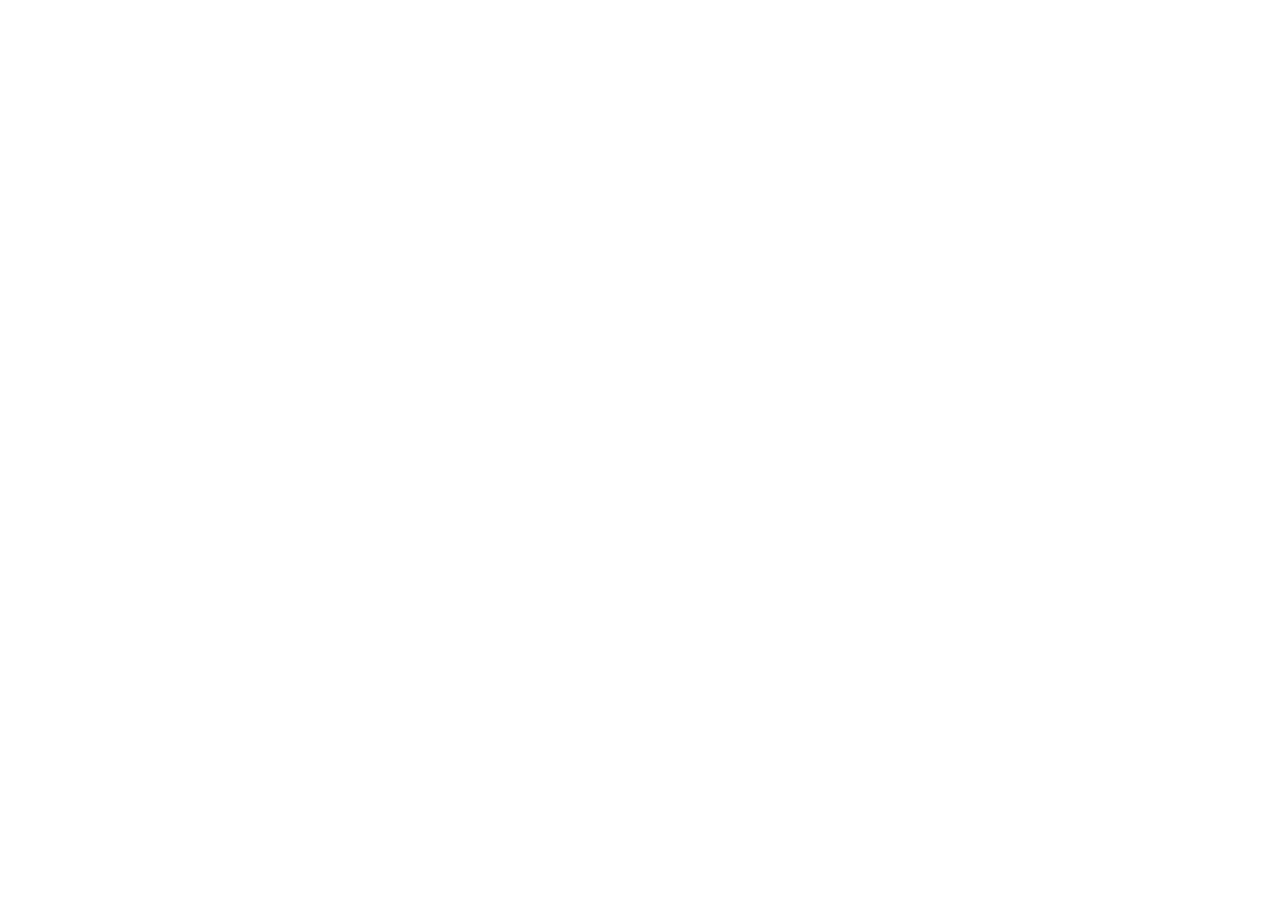
==== category.html @ cbadd394 "change" ====
<!DOCTYPE html>
<html lang="en">
<head>
    <meta charset="UTF-8">
    <meta name="viewport" content="width=device-width, initial-scale=1.0">
    <title>Document</title>
    <link rel="stylesheet" href="./jun-11/css/category.css">
</head>
<body>
    
</body>
</html>
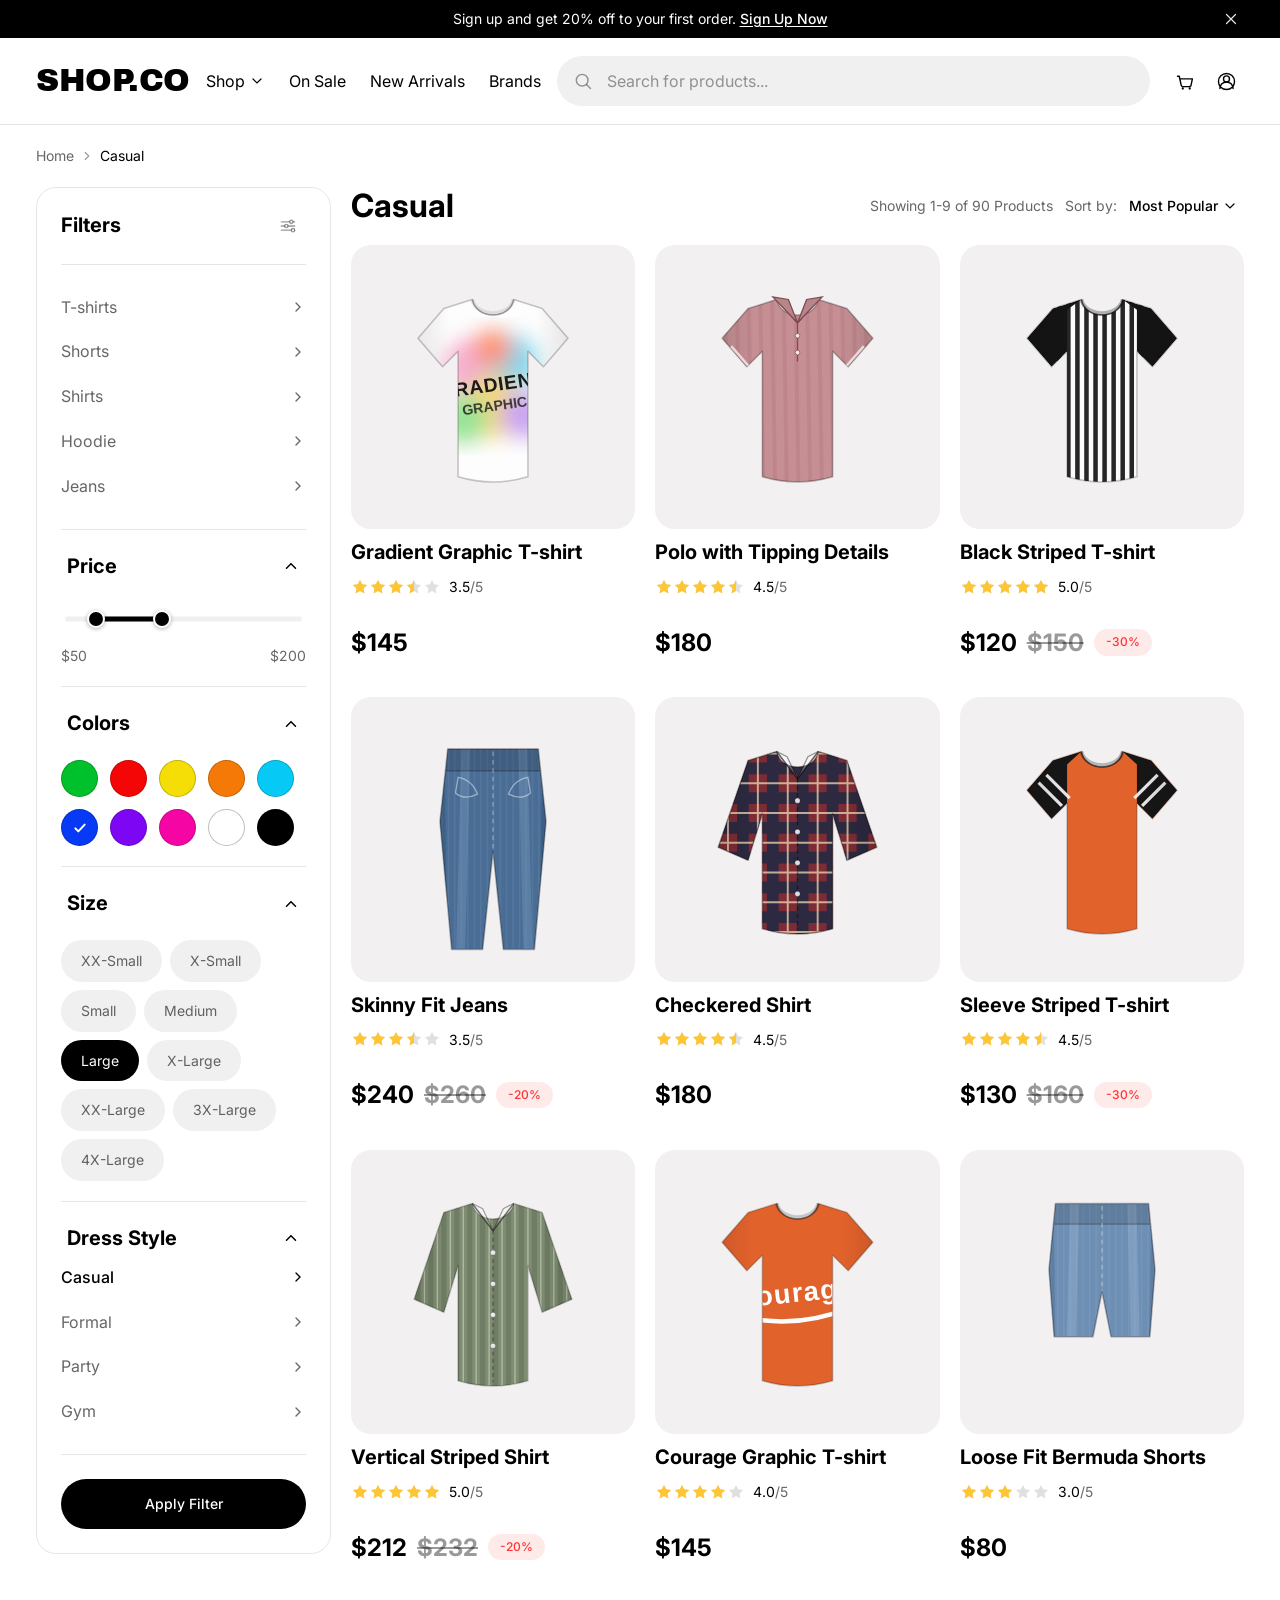
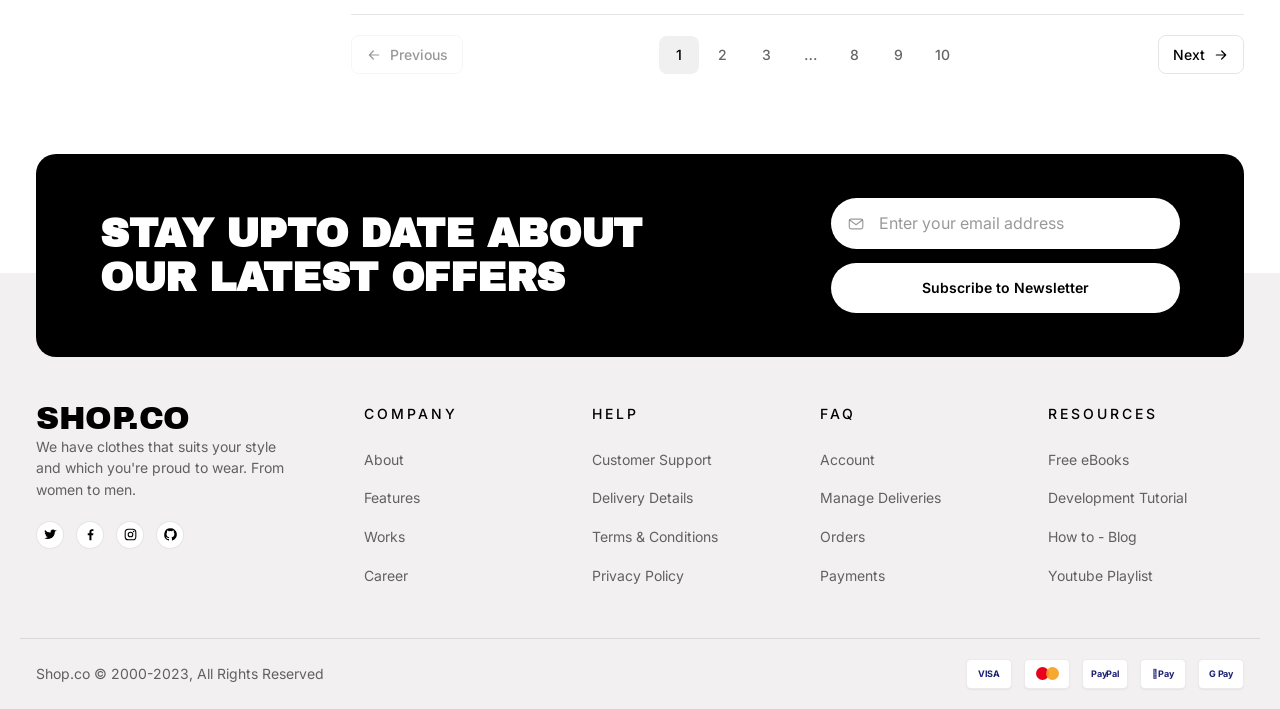
==== commit eaec6912: "закончил свою часть" ====
--- a/category.html
+++ b/category.html
@@ -1,12 +1,347 @@
 <!DOCTYPE html>
 <html lang="en">
 <head>
-    <meta charset="UTF-8">
-    <meta name="viewport" content="width=device-width, initial-scale=1.0">
-    <title>Document</title>
-    <link rel="stylesheet" href="./jun-11/css/category.css">
+  <meta charset="UTF-8">
+  <meta name="viewport" content="width=device-width, initial-scale=1.0">
+  <title>Casual — SHOP.CO</title>
+  <meta name="description" content="Browse casual clothing at SHOP.CO — t-shirts, shirts, jeans and shorts.">
+  <link rel="preconnect" href="https://fonts.googleapis.com">
+  <link rel="preconnect" href="https://fonts.gstatic.com" crossorigin>
+  <link href="https://fonts.googleapis.com/css2?family=Archivo+Black&family=Inter:wght@300;400;500;600;700&display=swap" rel="stylesheet">
+  <link rel="stylesheet" href="./css/category.css">
 </head>
 <body>
-    
+
+  <!-- ============ PROMO BANNER ============ -->
+  <div class="promo" id="promo">
+    <div class="container promo__inner">
+      <p class="promo__text">
+        Sign up and get 20% off to your first order.
+        <a href="#newsletter">Sign Up Now</a>
+      </p>
+      <button class="promo__close" id="promoClose" aria-label="Close banner">
+        <svg viewBox="0 0 24 24" width="18" height="18" aria-hidden="true">
+          <path d="M6 6l12 12M18 6L6 18" stroke="currentColor" stroke-width="1.6" stroke-linecap="round"/>
+        </svg>
+      </button>
+    </div>
+  </div>
+
+  <!-- ============ HEADER ============ -->
+  <header class="header">
+    <div class="container header__inner">
+      <button class="icon-btn header__burger" id="burger" aria-label="Open menu" aria-expanded="false">
+        <svg viewBox="0 0 24 24" width="22" height="22" aria-hidden="true">
+          <path d="M3 6h18M3 12h18M3 18h18" stroke="currentColor" stroke-width="1.8" stroke-linecap="round"/>
+        </svg>
+      </button>
+
+      <a href="./index.html" class="logo">SHOP.CO</a>
+
+      <nav class="nav" id="nav" aria-label="Main">
+        <ul class="nav__list">
+          <li class="nav__item has-drop">
+            <button class="nav__link" aria-expanded="false">
+              Shop
+              <svg viewBox="0 0 24 24" width="16" height="16" aria-hidden="true">
+                <path d="M6 9l6 6 6-6" stroke="currentColor" stroke-width="1.8" fill="none" stroke-linecap="round"/>
+              </svg>
+            </button>
+            <ul class="nav__drop">
+              <li><a href="#">Men's Clothing</a></li>
+              <li><a href="#">Women's Clothing</a></li>
+              <li><a href="#">Kids</a></li>
+              <li><a href="#">Accessories</a></li>
+            </ul>
+          </li>
+          <li class="nav__item"><a class="nav__link" href="#">On Sale</a></li>
+          <li class="nav__item"><a class="nav__link" href="#">New Arrivals</a></li>
+          <li class="nav__item"><a class="nav__link" href="#">Brands</a></li>
+        </ul>
+      </nav>
+
+      <form class="search" role="search" onsubmit="return false;">
+        <svg class="search__icon" viewBox="0 0 24 24" width="20" height="20" aria-hidden="true">
+          <circle cx="11" cy="11" r="7" stroke="currentColor" stroke-width="1.7" fill="none"/>
+          <path d="M16.5 16.5L21 21" stroke="currentColor" stroke-width="1.7" stroke-linecap="round"/>
+        </svg>
+        <input type="search" id="search" placeholder="Search for products..." aria-label="Search for products">
+      </form>
+
+      <div class="header__actions">
+        <button class="icon-btn header__search-toggle" id="searchToggle" aria-label="Search">
+          <svg viewBox="0 0 24 24" width="21" height="21" aria-hidden="true">
+            <circle cx="11" cy="11" r="7" stroke="currentColor" stroke-width="1.7" fill="none"/>
+            <path d="M16.5 16.5L21 21" stroke="currentColor" stroke-width="1.7" stroke-linecap="round"/>
+          </svg>
+        </button>
+        <a class="icon-btn cart-btn" href="./cart.html" aria-label="Cart">
+          <svg viewBox="0 0 24 24" width="21" height="21" aria-hidden="true">
+            <path d="M4 6h2l2.2 10.2a2 2 0 002 1.6h7.3a2 2 0 002-1.55L21 9H7"
+                  stroke="currentColor" stroke-width="1.6" fill="none" stroke-linecap="round" stroke-linejoin="round"/>
+            <circle cx="10" cy="20" r="1.3" fill="currentColor"/>
+            <circle cx="18" cy="20" r="1.3" fill="currentColor"/>
+          </svg>
+          <span class="cart-btn__count" id="cartCount">0</span>
+        </a>
+        <a class="icon-btn" href="#" aria-label="Account">
+          <svg viewBox="0 0 24 24" width="21" height="21" aria-hidden="true">
+            <circle cx="12" cy="9" r="3.4" stroke="currentColor" stroke-width="1.6" fill="none"/>
+            <path d="M4.5 20a7.5 7.5 0 0115 0" stroke="currentColor" stroke-width="1.6" fill="none" stroke-linecap="round"/>
+            <circle cx="12" cy="12" r="9.2" stroke="currentColor" stroke-width="1.6" fill="none"/>
+          </svg>
+        </a>
+      </div>
+    </div>
+
+    <form class="search search--mobile" id="mobileSearch" role="search" onsubmit="return false;">
+      <svg class="search__icon" viewBox="0 0 24 24" width="20" height="20" aria-hidden="true">
+        <circle cx="11" cy="11" r="7" stroke="currentColor" stroke-width="1.7" fill="none"/>
+        <path d="M16.5 16.5L21 21" stroke="currentColor" stroke-width="1.7" stroke-linecap="round"/>
+      </svg>
+      <input type="search" placeholder="Search for products..." aria-label="Search for products">
+    </form>
+  </header>
+
+  <div class="overlay" id="overlay" hidden></div>
+
+  <!-- ============ MAIN ============ -->
+  <main class="container page">
+
+    <nav class="crumbs" aria-label="Breadcrumb">
+      <a href="./index.html">Home</a>
+      <svg viewBox="0 0 24 24" width="14" height="14" aria-hidden="true">
+        <path d="M9 6l6 6-6 6" stroke="currentColor" stroke-width="2" fill="none" stroke-linecap="round"/>
+      </svg>
+      <span aria-current="page">Casual</span>
+    </nav>
+
+    <div class="layout">
+
+      <!-- ---------- FILTERS ---------- -->
+      <aside class="filters" id="filters" aria-label="Filters">
+        <div class="filters__head">
+          <h2 class="filters__title">Filters</h2>
+          <button class="icon-btn filters__close" id="filtersClose" aria-label="Close filters">
+            <svg class="filters__glyph" viewBox="0 0 24 24" width="20" height="20" aria-hidden="true">
+              <path d="M4 7h10M18 7h2M4 12h4M12 12h8M4 17h12M20 17h0" stroke="currentColor" stroke-width="1.6" stroke-linecap="round"/>
+              <circle cx="16" cy="7" r="2" stroke="currentColor" stroke-width="1.6" fill="none"/>
+              <circle cx="10" cy="12" r="2" stroke="currentColor" stroke-width="1.6" fill="none"/>
+              <circle cx="18" cy="17" r="2" stroke="currentColor" stroke-width="1.6" fill="none"/>
+            </svg>
+            <svg class="filters__x" viewBox="0 0 24 24" width="20" height="20" aria-hidden="true">
+              <path d="M6 6l12 12M18 6L6 18" stroke="currentColor" stroke-width="1.7" stroke-linecap="round"/>
+            </svg>
+          </button>
+        </div>
+
+        <ul class="cat-list" id="catList">
+          <li><button type="button" data-cat="T-shirts">T-shirts <span class="chev"></span></button></li>
+          <li><button type="button" data-cat="Shorts">Shorts <span class="chev"></span></button></li>
+          <li><button type="button" data-cat="Shirts">Shirts <span class="chev"></span></button></li>
+          <li><button type="button" data-cat="Hoodie">Hoodie <span class="chev"></span></button></li>
+          <li><button type="button" data-cat="Jeans">Jeans <span class="chev"></span></button></li>
+        </ul>
+
+        <!-- Price -->
+        <section class="acc is-open" data-acc>
+          <button class="acc__head" type="button" aria-expanded="true">
+            <span>Price</span><span class="acc__chev"></span>
+          </button>
+          <div class="acc__body">
+            <div class="range" id="range">
+              <div class="range__track"><div class="range__fill" id="rangeFill"></div></div>
+              <input type="range" id="priceMin" min="0" max="500" step="5" value="50" aria-label="Minimum price">
+              <input type="range" id="priceMax" min="0" max="500" step="5" value="200" aria-label="Maximum price">
+            </div>
+            <div class="range__labels">
+              <span id="priceMinLabel">$50</span>
+              <span id="priceMaxLabel">$200</span>
+            </div>
+          </div>
+        </section>
+
+        <!-- Colors -->
+        <section class="acc is-open" data-acc>
+          <button class="acc__head" type="button" aria-expanded="true">
+            <span>Colors</span><span class="acc__chev"></span>
+          </button>
+          <div class="acc__body">
+            <div class="swatches" id="swatches">
+              <button type="button" class="swatch" style="--c:#00C12B" data-color="green" aria-label="Green"></button>
+              <button type="button" class="swatch" style="--c:#F50606" data-color="red" aria-label="Red"></button>
+              <button type="button" class="swatch" style="--c:#F5DD06" data-color="yellow" aria-label="Yellow"></button>
+              <button type="button" class="swatch" style="--c:#F57906" data-color="orange" aria-label="Orange"></button>
+              <button type="button" class="swatch" style="--c:#06CAF5" data-color="cyan" aria-label="Cyan"></button>
+              <button type="button" class="swatch is-active" style="--c:#063AF5" data-color="blue" aria-label="Blue"></button>
+              <button type="button" class="swatch" style="--c:#7D06F5" data-color="purple" aria-label="Purple"></button>
+              <button type="button" class="swatch" style="--c:#F506A4" data-color="pink" aria-label="Pink"></button>
+              <button type="button" class="swatch swatch--light" style="--c:#FFFFFF" data-color="white" aria-label="White"></button>
+              <button type="button" class="swatch" style="--c:#000000" data-color="black" aria-label="Black"></button>
+            </div>
+          </div>
+        </section>
+
+        <!-- Size -->
+        <section class="acc is-open" data-acc>
+          <button class="acc__head" type="button" aria-expanded="true">
+            <span>Size</span><span class="acc__chev"></span>
+          </button>
+          <div class="acc__body">
+            <div class="sizes" id="sizes">
+              <button type="button" class="pill">XX-Small</button>
+              <button type="button" class="pill">X-Small</button>
+              <button type="button" class="pill">Small</button>
+              <button type="button" class="pill">Medium</button>
+              <button type="button" class="pill is-active">Large</button>
+              <button type="button" class="pill">X-Large</button>
+              <button type="button" class="pill">XX-Large</button>
+              <button type="button" class="pill">3X-Large</button>
+              <button type="button" class="pill">4X-Large</button>
+            </div>
+          </div>
+        </section>
+
+        <!-- Dress style -->
+        <section class="acc is-open" data-acc>
+          <button class="acc__head" type="button" aria-expanded="true">
+            <span>Dress Style</span><span class="acc__chev"></span>
+          </button>
+          <div class="acc__body">
+            <ul class="cat-list cat-list--flush" id="styleList">
+              <li><button type="button" class="is-active" data-style="Casual">Casual <span class="chev"></span></button></li>
+              <li><button type="button" data-style="Formal">Formal <span class="chev"></span></button></li>
+              <li><button type="button" data-style="Party">Party <span class="chev"></span></button></li>
+              <li><button type="button" data-style="Gym">Gym <span class="chev"></span></button></li>
+            </ul>
+          </div>
+        </section>
+
+        <button class="btn btn--block" id="applyFilter" type="button">Apply Filter</button>
+      </aside>
+
+      <!-- ---------- PRODUCTS ---------- -->
+      <section class="results">
+        <div class="results__head">
+          <h1 class="results__title" id="categoryTitle">Casual</h1>
+          <div class="results__meta">
+            <span class="results__count" id="resultsCount">Showing 1-9 of 90 Products</span>
+            <div class="sort">
+              <span class="sort__label">Sort by:</span>
+              <div class="select" id="sortSelect">
+                <button class="select__btn" type="button" aria-expanded="false" aria-haspopup="listbox">
+                  <span id="sortValue">Most Popular</span>
+                  <svg viewBox="0 0 24 24" width="16" height="16" aria-hidden="true">
+                    <path d="M6 9l6 6 6-6" stroke="currentColor" stroke-width="1.8" fill="none" stroke-linecap="round"/>
+                  </svg>
+                </button>
+                <ul class="select__menu" role="listbox">
+                  <li role="option" data-sort="popular" class="is-selected">Most Popular</li>
+                  <li role="option" data-sort="new">Newest</li>
+                  <li role="option" data-sort="low">Price: Low to High</li>
+                  <li role="option" data-sort="high">Price: High to Low</li>
+                  <li role="option" data-sort="rating">Best Rating</li>
+                </ul>
+              </div>
+            </div>
+            <button class="icon-btn results__filter-btn" id="filtersOpen" aria-label="Open filters">
+              <svg viewBox="0 0 24 24" width="20" height="20" aria-hidden="true">
+                <path d="M4 7h10M18 7h2M4 12h4M12 12h8M4 17h12" stroke="currentColor" stroke-width="1.6" stroke-linecap="round"/>
+                <circle cx="16" cy="7" r="2" stroke="currentColor" stroke-width="1.6" fill="none"/>
+                <circle cx="10" cy="12" r="2" stroke="currentColor" stroke-width="1.6" fill="none"/>
+                <circle cx="18" cy="17" r="2" stroke="currentColor" stroke-width="1.6" fill="none"/>
+              </svg>
+            </button>
+          </div>
+        </div>
+
+        <div class="grid" id="grid"><!-- products injected by category.js --></div>
+
+        <p class="empty" id="empty" hidden>No products match your filters. Try widening the price range.</p>
+
+        <nav class="pager" id="pager" aria-label="Pagination"></nav>
+      </section>
+    </div>
+  </main>
+
+  <!-- ============ NEWSLETTER ============ -->
+  <section class="newsletter" id="newsletter">
+    <div class="container">
+      <div class="newsletter__box">
+        <h2 class="newsletter__title">Stay upto date about<br>our latest offers</h2>
+        <form class="newsletter__form" id="newsletterForm" novalidate>
+          <label class="field">
+            <svg viewBox="0 0 24 24" width="20" height="20" aria-hidden="true">
+              <rect x="3" y="5.5" width="18" height="13" rx="2.5" stroke="currentColor" stroke-width="1.5" fill="none"/>
+              <path d="M4 7l8 6 8-6" stroke="currentColor" stroke-width="1.5" fill="none" stroke-linecap="round"/>
+            </svg>
+            <input type="email" id="newsletterEmail" placeholder="Enter your email address" aria-label="Email address" required>
+          </label>
+          <button class="btn btn--white" type="submit">Subscribe to Newsletter</button>
+          <p class="newsletter__msg" id="newsletterMsg" role="status"></p>
+        </form>
+      </div>
+    </div>
+  </section>
+
+  <!-- ============ FOOTER ============ -->
+  <footer class="footer">
+    <div class="container footer__inner">
+      <div class="footer__brand">
+        <a href="./index.html" class="logo">SHOP.CO</a>
+        <p class="footer__about">We have clothes that suits your style and which you're proud to wear. From women to men.</p>
+        <div class="socials">
+          <a href="#" aria-label="Twitter">
+            <svg viewBox="0 0 24 24" width="15" height="15" aria-hidden="true"><path fill="currentColor" d="M22 5.9c-.7.3-1.5.5-2.3.6.8-.5 1.4-1.3 1.7-2.2-.8.5-1.6.8-2.5 1a3.9 3.9 0 00-6.7 3.5A11 11 0 013.2 4.6a3.9 3.9 0 001.2 5.2c-.6 0-1.2-.2-1.7-.5a3.9 3.9 0 003.1 3.8c-.5.2-1.1.2-1.7.1a3.9 3.9 0 003.6 2.7A7.8 7.8 0 012 17.5a11 11 0 005.9 1.7c7.1 0 11.1-6 11.1-11.2v-.5c.8-.6 1.4-1.3 2-2.1z"/></svg>
+          </a>
+          <a href="#" class="socials__fb" aria-label="Facebook">
+            <svg viewBox="0 0 24 24" width="15" height="15" aria-hidden="true"><path fill="currentColor" d="M13.5 21v-8h2.7l.4-3.1h-3.1V7.9c0-.9.25-1.5 1.55-1.5h1.65V3.6c-.3 0-1.3-.1-2.4-.1-2.4 0-4 1.45-4 4.1v2.3H7.6V13h2.7v8h3.2z"/></svg>
+          </a>
+          <a href="#" aria-label="Instagram">
+            <svg viewBox="0 0 24 24" width="15" height="15" aria-hidden="true">
+              <rect x="3.5" y="3.5" width="17" height="17" rx="5" stroke="currentColor" stroke-width="1.7" fill="none"/>
+              <circle cx="12" cy="12" r="3.7" stroke="currentColor" stroke-width="1.7" fill="none"/>
+              <circle cx="17" cy="7" r="1.2" fill="currentColor"/>
+            </svg>
+          </a>
+          <a href="#" aria-label="GitHub">
+            <svg viewBox="0 0 24 24" width="15" height="15" aria-hidden="true"><path fill="currentColor" d="M12 2a10 10 0 00-3.2 19.5c.5.1.7-.2.7-.5v-1.8c-2.8.6-3.4-1.3-3.4-1.3-.5-1.2-1.1-1.5-1.1-1.5-.9-.6.1-.6.1-.6 1 .1 1.5 1 1.5 1 .9 1.5 2.3 1.1 2.9.8.1-.7.4-1.1.7-1.4-2.2-.3-4.6-1.1-4.6-5 0-1.1.4-2 1-2.7-.1-.3-.4-1.3.1-2.7 0 0 .8-.3 2.7 1a9.4 9.4 0 015 0c1.9-1.3 2.7-1 2.7-1 .5 1.4.2 2.4.1 2.7.6.7 1 1.6 1 2.7 0 3.9-2.4 4.7-4.6 5 .4.3.7 1 .7 2v2.9c0 .3.2.6.7.5A10 10 0 0012 2z"/></svg>
+          </a>
+        </div>
+      </div>
+
+      <div class="footer__cols">
+        <div class="footer__col">
+          <h3>Company</h3>
+          <ul><li><a href="#">About</a></li><li><a href="#">Features</a></li><li><a href="#">Works</a></li><li><a href="#">Career</a></li></ul>
+        </div>
+        <div class="footer__col">
+          <h3>Help</h3>
+          <ul><li><a href="#">Customer Support</a></li><li><a href="#">Delivery Details</a></li><li><a href="#">Terms &amp; Conditions</a></li><li><a href="#">Privacy Policy</a></li></ul>
+        </div>
+        <div class="footer__col">
+          <h3>FAQ</h3>
+          <ul><li><a href="#">Account</a></li><li><a href="#">Manage Deliveries</a></li><li><a href="#">Orders</a></li><li><a href="#">Payments</a></li></ul>
+        </div>
+        <div class="footer__col">
+          <h3>Resources</h3>
+          <ul><li><a href="#">Free eBooks</a></li><li><a href="#">Development Tutorial</a></li><li><a href="#">How to - Blog</a></li><li><a href="#">Youtube Playlist</a></li></ul>
+        </div>
+      </div>
+    </div>
+
+    <div class="container footer__bottom">
+      <p>Shop.co © 2000-2023, All Rights Reserved</p>
+      <div class="pay">
+        <span class="pay__card">VISA</span>
+        <span class="pay__card pay__card--mc"><i></i><i></i></span>
+        <span class="pay__card">PayPal</span>
+        <span class="pay__card">&#63743;Pay</span>
+        <span class="pay__card">G Pay</span>
+      </div>
+    </div>
+  </footer>
+
+  <script src="./js/category.js"></script>
 </body>
-</html>+</html>
--- a/css/category.css
+++ b/css/category.css
@@ -0,0 +1,594 @@
+/* =========================================================
+   SHOP.CO — Category page
+   ========================================================= */
+
+:root{
+  --black:#000000;
+  --white:#ffffff;
+  --grey:#f0f0f0;
+  --grey-2:#f2f0f1;
+  --line:rgba(0,0,0,.1);
+  --muted:rgba(0,0,0,.6);
+  --muted-2:rgba(0,0,0,.4);
+  --sale:#ff3333;
+  --sale-bg:rgba(255,51,51,.1);
+  --star:#ffc633;
+  --radius:20px;
+  --container:1240px;
+  --font:"Inter",-apple-system,BlinkMacSystemFont,"Segoe UI",Roboto,Helvetica,Arial,sans-serif;
+  --display:"Archivo Black","Arial Black",Impact,var(--font);
+}
+
+*,*::before,*::after{box-sizing:border-box}
+
+html{-webkit-text-size-adjust:100%}
+
+body{
+  margin:0;
+  font-family:var(--font);
+  font-size:16px;
+  line-height:1.55;
+  color:var(--black);
+  background:var(--white);
+  -webkit-font-smoothing:antialiased;
+}
+
+img,svg{display:block;max-width:100%}
+a{color:inherit;text-decoration:none}
+ul{list-style:none;margin:0;padding:0}
+button,input{font:inherit;color:inherit}
+button{background:none;border:0;cursor:pointer}
+
+.container{width:100%;max-width:var(--container);margin:0 auto;padding:0 16px}
+
+:focus-visible{outline:2px solid var(--black);outline-offset:2px;border-radius:4px}
+
+.logo{
+  font-family:var(--display);
+  font-size:32px;
+  letter-spacing:-.5px;
+  line-height:1;
+  text-transform:uppercase;
+  white-space:nowrap;
+}
+
+.icon-btn{
+  display:inline-flex;
+  align-items:center;
+  justify-content:center;
+  width:36px;height:36px;
+  border-radius:50%;
+  color:var(--black);
+  transition:background .2s;
+}
+.icon-btn:hover{background:var(--grey)}
+
+.btn{
+  display:inline-flex;
+  align-items:center;
+  justify-content:center;
+  gap:8px;
+  padding:14px 28px;
+  border-radius:62px;
+  background:var(--black);
+  color:var(--white);
+  font-size:14px;
+  font-weight:500;
+  transition:opacity .2s,transform .2s;
+}
+.btn:hover{opacity:.85}
+.btn:active{transform:scale(.985)}
+.btn--block{width:100%}
+.btn--white{background:var(--white);color:var(--black);font-weight:600}
+
+/* ============ PROMO BANNER ============ */
+.promo{background:var(--black);color:var(--white);font-size:14px}
+.promo.is-hidden{display:none}
+.promo__inner{
+  position:relative;
+  display:flex;
+  align-items:center;
+  justify-content:center;
+  min-height:38px;
+  padding-block:8px;
+}
+.promo__text{margin:0;text-align:center}
+.promo__text a{font-weight:500;text-decoration:underline;text-underline-offset:2px}
+.promo__close{
+  position:absolute;right:16px;top:50%;transform:translateY(-50%);
+  color:var(--white);opacity:.9;padding:4px;
+}
+.promo__close:hover{opacity:1}
+
+/* ============ HEADER ============ */
+.header{border-bottom:1px solid var(--line)}
+.header__inner{
+  display:flex;
+  align-items:center;
+  gap:16px;
+  min-height:86px;
+}
+.header__burger{display:none;margin-left:-8px}
+
+.nav__list{display:flex;align-items:center;gap:24px}
+.nav__item{position:relative}
+.nav__link{
+  display:inline-flex;align-items:center;gap:4px;
+  padding:6px 0;font-size:16px;color:var(--black);
+}
+.nav__link:hover{opacity:.7}
+.has-drop .nav__link svg{transition:transform .25s}
+.has-drop.is-open .nav__link svg{transform:rotate(180deg)}
+.nav__drop{
+  position:absolute;top:calc(100% + 12px);left:-16px;z-index:40;
+  min-width:210px;padding:10px;
+  background:var(--white);
+  border:1px solid var(--line);
+  border-radius:16px;
+  box-shadow:0 18px 40px rgba(0,0,0,.12);
+  opacity:0;visibility:hidden;transform:translateY(-6px);
+  transition:.2s;
+}
+.has-drop.is-open .nav__drop{opacity:1;visibility:visible;transform:none}
+.nav__drop a{display:block;padding:9px 12px;border-radius:10px;font-size:15px;color:var(--muted)}
+.nav__drop a:hover{background:var(--grey);color:var(--black)}
+
+.search{
+  flex:1;
+  display:flex;align-items:center;gap:12px;
+  min-width:0;
+  padding:12px 16px;
+  background:var(--grey);
+  border-radius:62px;
+}
+.search__icon{flex:none;color:var(--muted-2)}
+.search input{
+  width:100%;min-width:0;border:0;background:none;outline:none;font-size:16px;
+}
+.search input::placeholder{color:var(--muted-2)}
+.search input::-webkit-search-cancel-button{-webkit-appearance:none}
+.search--mobile{display:none}
+
+.header__actions{display:flex;align-items:center;gap:6px;margin-left:auto}
+.header__search-toggle{display:none}
+.cart-btn{position:relative}
+.cart-btn__count{
+  position:absolute;top:0;right:0;
+  min-width:17px;height:17px;padding:0 4px;
+  display:none;align-items:center;justify-content:center;
+  border-radius:9px;background:var(--black);color:var(--white);
+  font-size:10px;font-weight:600;line-height:1;
+}
+.cart-btn.has-items .cart-btn__count{display:flex}
+
+/* ============ PAGE / LAYOUT ============ */
+.page{padding-bottom:64px}
+
+.crumbs{
+  display:flex;align-items:center;gap:6px;
+  padding:20px 0 20px;
+  font-size:14px;color:var(--muted);
+}
+.crumbs a:hover{color:var(--black)}
+.crumbs svg{flex:none;color:var(--muted-2)}
+.crumbs span{color:var(--black)}
+
+.layout{display:grid;grid-template-columns:295px 1fr;gap:20px;align-items:start}
+
+/* ============ FILTERS ============ */
+.filters{
+  padding:20px 24px 24px;
+  border:1px solid var(--line);
+  border-radius:var(--radius);
+}
+.filters__head{
+  display:flex;align-items:center;justify-content:space-between;
+  padding-bottom:20px;border-bottom:1px solid var(--line);
+}
+.filters__title{margin:0;font-size:20px;font-weight:700}
+.filters__close{color:var(--muted-2);cursor:default}
+.filters__x{display:none}
+
+.cat-list{padding:20px 0;border-bottom:1px solid var(--line)}
+.cat-list--flush{padding:0;border-bottom:0}
+.cat-list button{
+  display:flex;align-items:center;justify-content:space-between;
+  width:100%;padding:10px 0;
+  font-size:16px;color:var(--muted);
+  transition:color .2s;
+}
+.cat-list button:hover{color:var(--black)}
+.cat-list button.is-active{color:var(--black);font-weight:500}
+.chev{
+  width:16px;height:16px;flex:none;
+  background:currentColor;
+  -webkit-mask:no-repeat center/16px url("data:image/svg+xml;utf8,<svg xmlns='http://www.w3.org/2000/svg' viewBox='0 0 24 24'><path d='M9 6l6 6-6 6' fill='none' stroke='black' stroke-width='2' stroke-linecap='round'/></svg>");
+  mask:no-repeat center/16px url("data:image/svg+xml;utf8,<svg xmlns='http://www.w3.org/2000/svg' viewBox='0 0 24 24'><path d='M9 6l6 6-6 6' fill='none' stroke='black' stroke-width='2' stroke-linecap='round'/></svg>");
+}
+
+/* accordion */
+.acc{border-bottom:1px solid var(--line);padding:20px 0}
+.acc__head{
+  display:flex;align-items:center;justify-content:space-between;
+  width:100%;font-size:20px;font-weight:700;
+}
+.acc__chev{
+  width:18px;height:18px;flex:none;background:currentColor;
+  transition:transform .25s;
+  -webkit-mask:no-repeat center/18px url("data:image/svg+xml;utf8,<svg xmlns='http://www.w3.org/2000/svg' viewBox='0 0 24 24'><path d='M6 9l6 6 6-6' fill='none' stroke='black' stroke-width='2' stroke-linecap='round'/></svg>");
+  mask:no-repeat center/18px url("data:image/svg+xml;utf8,<svg xmlns='http://www.w3.org/2000/svg' viewBox='0 0 24 24'><path d='M6 9l6 6 6-6' fill='none' stroke='black' stroke-width='2' stroke-linecap='round'/></svg>");
+}
+.acc.is-open .acc__chev{transform:rotate(180deg)}
+.acc__body{
+  overflow:hidden;
+  max-height:0;
+  transition:max-height .32s ease;
+}
+.acc.is-open .acc__body{max-height:720px}
+
+/* price range */
+.range{position:relative;height:24px;margin:24px 4px 0}
+.range__track{
+  position:absolute;top:50%;left:0;right:0;height:5px;
+  transform:translateY(-50%);
+  background:var(--grey);border-radius:5px;
+}
+.range__fill{position:absolute;top:0;bottom:0;background:var(--black);border-radius:5px}
+.range input[type=range]{
+  position:absolute;top:0;left:0;width:100%;height:24px;margin:0;
+  -webkit-appearance:none;appearance:none;background:none;pointer-events:none;
+}
+.range input[type=range]::-webkit-slider-thumb{
+  -webkit-appearance:none;pointer-events:auto;
+  width:18px;height:18px;border-radius:50%;
+  background:var(--black);border:2px solid var(--white);
+  box-shadow:0 1px 4px rgba(0,0,0,.3);cursor:grab;
+}
+.range input[type=range]::-moz-range-thumb{
+  pointer-events:auto;
+  width:16px;height:16px;border-radius:50%;
+  background:var(--black);border:2px solid var(--white);cursor:grab;
+}
+.range__labels{
+  display:flex;justify-content:space-between;
+  margin-top:14px;font-size:14px;color:var(--muted);
+}
+
+/* colors */
+.swatches{display:flex;flex-wrap:wrap;gap:12px;padding-top:20px}
+.swatch{
+  position:relative;
+  width:37px;height:37px;border-radius:50%;
+  background:var(--c);
+  border:1px solid rgba(0,0,0,.2);
+  transition:transform .15s;
+}
+.swatch:hover{transform:scale(1.06)}
+.swatch--light{border-color:rgba(0,0,0,.25)}
+.swatch.is-active::after{
+  content:"";position:absolute;inset:0;
+  background:no-repeat center/16px url("data:image/svg+xml;utf8,<svg xmlns='http://www.w3.org/2000/svg' viewBox='0 0 24 24'><path d='M5 12.5l4.5 4.5L19 7' fill='none' stroke='white' stroke-width='3' stroke-linecap='round' stroke-linejoin='round'/></svg>");
+}
+.swatch--light.is-active::after,
+.swatch[data-color="yellow"].is-active::after{
+  background-image:url("data:image/svg+xml;utf8,<svg xmlns='http://www.w3.org/2000/svg' viewBox='0 0 24 24'><path d='M5 12.5l4.5 4.5L19 7' fill='none' stroke='black' stroke-width='3' stroke-linecap='round' stroke-linejoin='round'/></svg>");
+}
+
+/* sizes */
+.sizes{display:flex;flex-wrap:wrap;gap:8px;padding-top:20px}
+.pill{
+  padding:10px 20px;border-radius:62px;
+  background:var(--grey);color:var(--muted);
+  font-size:14px;transition:.2s;
+}
+.pill:hover{background:#e6e6e6;color:var(--black)}
+.pill.is-active{background:var(--black);color:var(--white)}
+
+#applyFilter{margin-top:24px}
+
+/* ============ RESULTS ============ */
+.results{min-width:0}
+.results__head{
+  display:flex;align-items:center;justify-content:space-between;
+  flex-wrap:wrap;gap:12px;margin-bottom:20px;
+}
+.results__title{margin:0;font-size:32px;font-weight:700;line-height:1.2}
+.results__meta{display:flex;align-items:center;gap:12px;font-size:14px;color:var(--muted)}
+.results__filter-btn{display:none}
+
+.sort{display:flex;align-items:center;gap:6px}
+.select{position:relative}
+.select__btn{
+  display:inline-flex;align-items:center;gap:4px;
+  font-size:14px;font-weight:500;color:var(--black);
+}
+.select__btn svg{transition:transform .25s}
+.select.is-open .select__btn svg{transform:rotate(180deg)}
+.select__menu{
+  position:absolute;top:calc(100% + 10px);right:0;z-index:30;
+  min-width:190px;padding:8px;
+  background:var(--white);border:1px solid var(--line);border-radius:14px;
+  box-shadow:0 18px 40px rgba(0,0,0,.12);
+  opacity:0;visibility:hidden;transform:translateY(-6px);transition:.2s;
+}
+.select.is-open .select__menu{opacity:1;visibility:visible;transform:none}
+.select__menu li{padding:9px 12px;border-radius:10px;cursor:pointer;color:var(--muted);font-size:14px}
+.select__menu li:hover{background:var(--grey);color:var(--black)}
+.select__menu li.is-selected{color:var(--black);font-weight:600}
+
+/* ============ PRODUCT GRID ============ */
+.grid{display:grid;grid-template-columns:repeat(3,1fr);gap:20px}
+.grid[hidden]{display:none}
+
+.card{display:flex;flex-direction:column;gap:10px}
+.card__media{
+  position:relative;
+  display:grid;place-items:center;
+  aspect-ratio:1/1;
+  background:var(--grey-2);
+  border-radius:var(--radius);
+  overflow:hidden;
+}
+.card__media img{
+  width:82%;height:82%;object-fit:contain;
+  transition:transform .35s ease;
+}
+.card:hover .card__media img{transform:scale(1.05)}
+.card__fav{
+  position:absolute;top:10px;right:10px;
+  width:34px;height:34px;border-radius:50%;
+  display:grid;place-items:center;
+  background:rgba(255,255,255,.85);color:var(--black);
+  opacity:0;transform:translateY(-4px);transition:.2s;
+}
+.card:hover .card__fav,.card__fav:focus-visible{opacity:1;transform:none}
+.card__fav.is-active{opacity:1;transform:none;color:var(--sale)}
+.card__fav.is-active svg{fill:currentColor}
+
+.card__name{
+  margin:0;font-size:20px;font-weight:700;line-height:1.35;
+  display:-webkit-box;-webkit-line-clamp:1;-webkit-box-orient:vertical;overflow:hidden;
+}
+.card__name a:hover{opacity:.7}
+
+.rating{display:flex;align-items:center;gap:8px;font-size:14px;color:var(--black)}
+.rating__value{color:var(--muted)}
+.rating__value b{color:var(--black);font-weight:400}
+
+.stars{position:relative;display:inline-block;height:18px;line-height:0;flex:none}
+.stars__bg,.stars__fg{
+  display:block;height:18px;
+  background:repeat-x left center/18px 18px;
+}
+.stars__bg{
+  width:90px;
+  background-image:url("data:image/svg+xml;utf8,<svg xmlns='http://www.w3.org/2000/svg' viewBox='0 0 24 24'><path d='M12 2.5l2.9 5.9 6.6.95-4.8 4.65 1.15 6.5L12 17.4 6.15 20.5 7.3 14 2.5 9.35l6.6-.95z' fill='%23e0e0e0'/></svg>");
+}
+.stars__fg{
+  position:absolute;top:0;left:0;overflow:hidden;
+  background-image:url("data:image/svg+xml;utf8,<svg xmlns='http://www.w3.org/2000/svg' viewBox='0 0 24 24'><path d='M12 2.5l2.9 5.9 6.6.95-4.8 4.65 1.15 6.5L12 17.4 6.15 20.5 7.3 14 2.5 9.35l6.6-.95z' fill='%23ffc633'/></svg>");
+}
+.stars__fg i{display:block;width:90px;height:18px}
+
+.price{display:flex;align-items:center;gap:10px;flex-wrap:wrap}
+.price__now{font-size:24px;font-weight:700}
+.price__old{font-size:24px;font-weight:700;color:var(--muted-2);text-decoration:line-through}
+.price__off{
+  padding:4px 12px;border-radius:62px;
+  background:var(--sale-bg);color:var(--sale);
+  font-size:12px;font-weight:500;
+}
+
+.empty{
+  padding:60px 0;text-align:center;color:var(--muted);
+  border:1px dashed var(--line);border-radius:var(--radius);
+}
+
+/* ============ PAGINATION ============ */
+.pager{
+  display:flex;align-items:center;gap:8px;
+  margin-top:32px;padding-top:20px;
+  border-top:1px solid var(--line);
+}
+.pager__nav{
+  display:inline-flex;align-items:center;gap:8px;
+  padding:8px 14px;border-radius:8px;
+  border:1px solid var(--line);
+  font-size:14px;font-weight:500;
+  transition:background .2s;
+}
+.pager__nav:hover:not(:disabled){background:var(--grey)}
+.pager__nav:disabled{opacity:.4;cursor:not-allowed}
+.pager__nav--prev{margin-right:auto}
+.pager__nav--next{margin-left:auto}
+.pager__pages{display:flex;align-items:center;gap:4px}
+.pager__page{
+  min-width:40px;height:38px;padding:0 8px;border-radius:8px;
+  display:inline-flex;align-items:center;justify-content:center;
+  font-size:14px;font-weight:500;color:var(--muted);
+  transition:.2s;
+}
+.pager__page:hover{background:var(--grey);color:var(--black)}
+.pager__page.is-active{background:var(--grey);color:var(--black)}
+.pager__dots{
+  min-width:40px;text-align:center;color:var(--muted);user-select:none;
+}
+
+/* ============ NEWSLETTER ============ */
+.newsletter{position:relative;z-index:2;margin-top:16px}
+.newsletter__box{
+  display:flex;align-items:center;justify-content:space-between;gap:40px;
+  padding:44px 64px;
+  background:var(--black);color:var(--white);
+  border-radius:var(--radius);
+}
+.newsletter__title{
+  margin:0;max-width:551px;
+  font-family:var(--display);
+  font-size:40px;line-height:1.1;text-transform:uppercase;letter-spacing:-.3px;
+}
+.newsletter__form{position:relative;display:flex;flex-direction:column;gap:14px;width:349px;flex:none}
+.field{
+  display:flex;align-items:center;gap:12px;
+  padding:12px 16px;border-radius:62px;background:var(--white);color:var(--muted-2);
+}
+.field input{width:100%;min-width:0;border:0;background:none;outline:none;color:var(--black);font-size:16px}
+.field input::placeholder{color:var(--muted-2)}
+.newsletter__msg{
+  position:absolute;top:100%;left:16px;margin:6px 0 0;
+  font-size:13px;color:#8ee08a;min-height:1em;
+}
+.newsletter__msg.is-error{color:#ff8a8a}
+
+/* ============ FOOTER ============ */
+.footer{background:var(--grey-2);padding:130px 0 20px;margin-top:-84px}
+.footer__inner{
+  display:grid;grid-template-columns:minmax(220px,248px) 1fr;gap:40px 80px;
+  padding-bottom:50px;
+}
+.footer__brand .logo{margin-bottom:20px}
+.footer__about{margin:0 0 20px;font-size:14px;color:var(--muted);max-width:248px}
+.socials{display:flex;gap:12px}
+.socials a{
+  width:28px;height:28px;border-radius:50%;
+  display:grid;place-items:center;
+  background:var(--white);border:1px solid var(--line);
+  color:var(--black);transition:.2s;
+}
+.socials a:hover{background:var(--black);color:var(--white);border-color:var(--black)}
+
+.footer__cols{display:grid;grid-template-columns:repeat(4,1fr);gap:32px}
+.footer__col h3{
+  margin:0 0 22px;font-size:14px;font-weight:500;
+  letter-spacing:3px;text-transform:uppercase;
+}
+.footer__col li+li{margin-top:14px}
+.footer__col a{font-size:14px;color:var(--muted)}
+.footer__col a:hover{color:var(--black)}
+
+.footer__bottom{
+  display:flex;align-items:center;justify-content:space-between;gap:16px;
+  padding-top:20px;border-top:1px solid var(--line);
+  font-size:14px;color:var(--muted);
+}
+.footer__bottom p{margin:0}
+.pay{display:flex;gap:12px}
+.pay__card{
+  display:inline-flex;align-items:center;justify-content:center;gap:2px;
+  width:46px;height:30px;border-radius:5px;
+  background:var(--white);border:1px solid rgba(0,0,0,.08);
+  box-shadow:0 1px 2px rgba(0,0,0,.06);
+  font-size:9px;font-weight:700;color:#1a1f71;letter-spacing:-.2px;
+}
+.pay__card--mc i{width:13px;height:13px;border-radius:50%;background:#eb001b}
+.pay__card--mc i+i{background:#f79e1b;margin-left:-5px;opacity:.9}
+
+/* ============ OVERLAY ============ */
+.overlay{
+  position:fixed;inset:0;z-index:50;
+  background:rgba(0,0,0,.45);
+  opacity:0;transition:opacity .25s;
+}
+.overlay.is-visible{opacity:1}
+body.is-locked{overflow:hidden}
+
+/* =========================================================
+   RESPONSIVE
+   ========================================================= */
+@media (max-width:1100px){
+  .layout{grid-template-columns:260px 1fr}
+  .newsletter__box{padding:36px 32px;gap:24px}
+  .newsletter__title{font-size:32px}
+  .footer__inner{gap:40px}
+}
+
+@media (max-width:900px){
+  .header__burger{display:inline-flex}
+  .header__inner{gap:10px;min-height:64px}
+  .logo{font-size:25px}
+  .search{display:none}
+  .header__search-toggle{display:inline-flex}
+  .search--mobile{
+    display:none;margin:0 16px 14px;
+  }
+  .search--mobile.is-open{display:flex}
+
+  /* nav becomes a drawer */
+  .nav{
+    position:fixed;top:0;left:0;bottom:0;z-index:60;
+    width:min(320px,84vw);padding:24px 20px;
+    background:var(--white);
+    transform:translateX(-102%);transition:transform .3s ease;
+    overflow-y:auto;
+  }
+  .nav.is-open{transform:none;box-shadow:0 0 60px rgba(0,0,0,.2)}
+  .nav__list{flex-direction:column;align-items:stretch;gap:2px}
+  .nav__link{width:100%;justify-content:space-between;padding:12px 4px;font-size:17px}
+  .nav__drop{
+    position:static;opacity:1;visibility:visible;transform:none;
+    box-shadow:none;border:0;padding:0 0 8px 12px;
+    display:none;
+  }
+  .has-drop.is-open .nav__drop{display:block}
+
+  /* filters become a drawer */
+  .filters{
+    position:fixed;left:0;right:0;bottom:0;z-index:60;
+    max-height:88vh;overflow-y:auto;
+    border-radius:20px 20px 0 0;border:0;
+    background:var(--white);
+    padding:20px 20px calc(20px + env(safe-area-inset-bottom));
+    transform:translateY(102%);transition:transform .3s ease;
+  }
+  .filters.is-open{transform:none;box-shadow:0 -10px 50px rgba(0,0,0,.2)}
+  .filters__close{cursor:pointer}
+  .filters__glyph{display:none}
+  .filters__x{display:block}
+  .layout{display:block}
+  .results__filter-btn{display:inline-flex;background:var(--grey)}
+
+  .results__head{align-items:flex-start;flex-direction:column;gap:8px}
+  .results__meta{width:100%}
+  .results__title{font-size:24px}
+  .results__count{font-size:12px}
+  .sort{margin-left:auto;font-size:12px}
+  .sort__label{display:none}
+  .select__btn{font-size:12px}
+
+  .grid{grid-template-columns:repeat(2,1fr);gap:14px}
+  .card__name{font-size:16px}
+  .price{gap:6px;flex-wrap:nowrap}
+  .price__now,.price__old{font-size:18px}
+  .price__off{padding:3px 8px;font-size:10px}
+  .rating{font-size:12px}
+  .stars,.stars__bg,.stars__fg,.stars__fg i{height:15px}
+  .stars__bg,.stars__fg{background-size:15px 15px}
+  .stars__bg,.stars__fg i{width:75px}
+
+  .newsletter__box{flex-direction:column;align-items:stretch;text-align:left;padding:32px 24px}
+  .newsletter__title{font-size:28px}
+  .newsletter__title br{display:none}
+  .newsletter__form{width:100%}
+
+  .footer{padding-top:120px}
+  .footer__inner{grid-template-columns:1fr;gap:28px}
+  .footer__cols{grid-template-columns:repeat(2,1fr);gap:24px 20px}
+  .footer__col h3{margin-bottom:16px}
+  .footer__bottom{flex-direction:column;text-align:center}
+}
+
+@media (max-width:560px){
+  .promo__text{font-size:12px;padding-right:24px}
+  .pager{flex-wrap:wrap;justify-content:center}
+  .pager__nav--prev,.pager__nav--next{margin:0}
+  .pager__pages{order:-1;width:100%;justify-content:center;margin-bottom:12px}
+  .newsletter__title{font-size:24px}
+}
+
+@media (max-width:340px){
+  .grid{grid-template-columns:1fr;gap:20px}
+}
+
+@media (prefers-reduced-motion:reduce){
+  *{transition:none!important;animation:none!important}
+}
